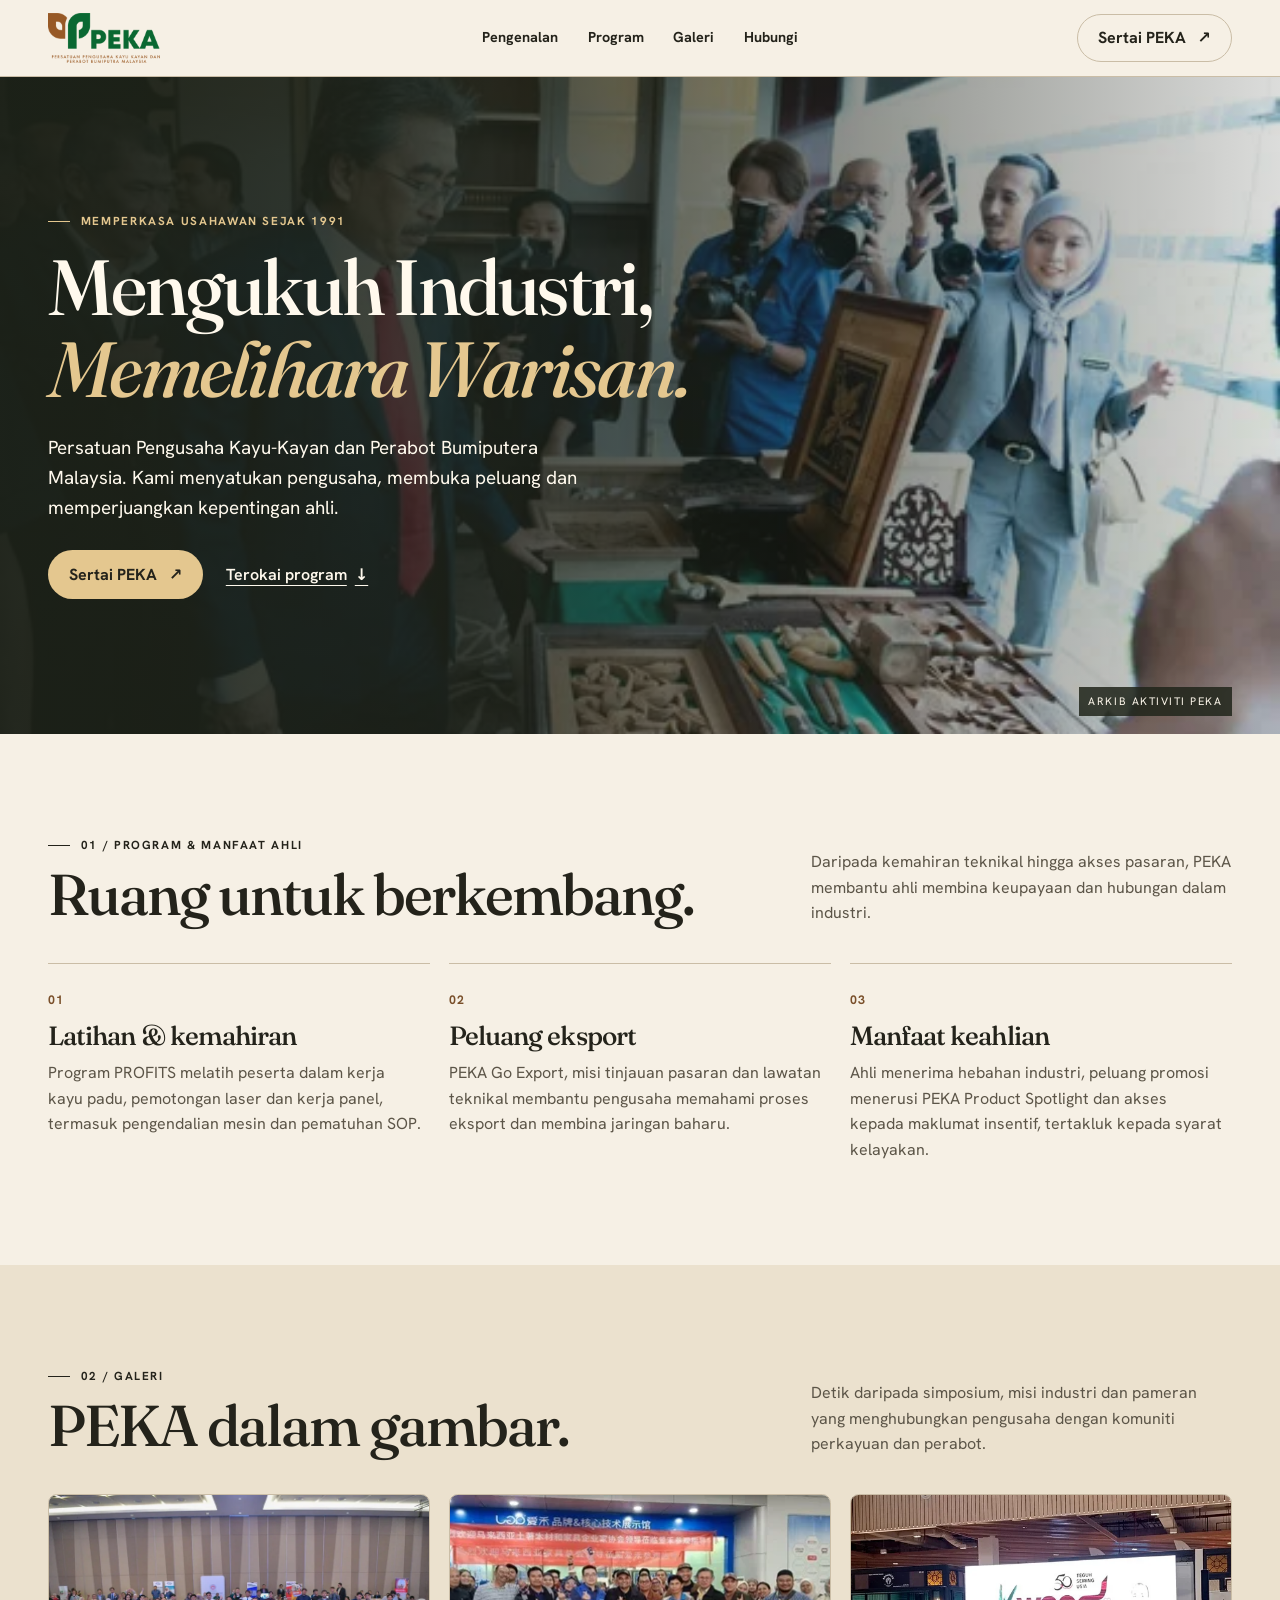
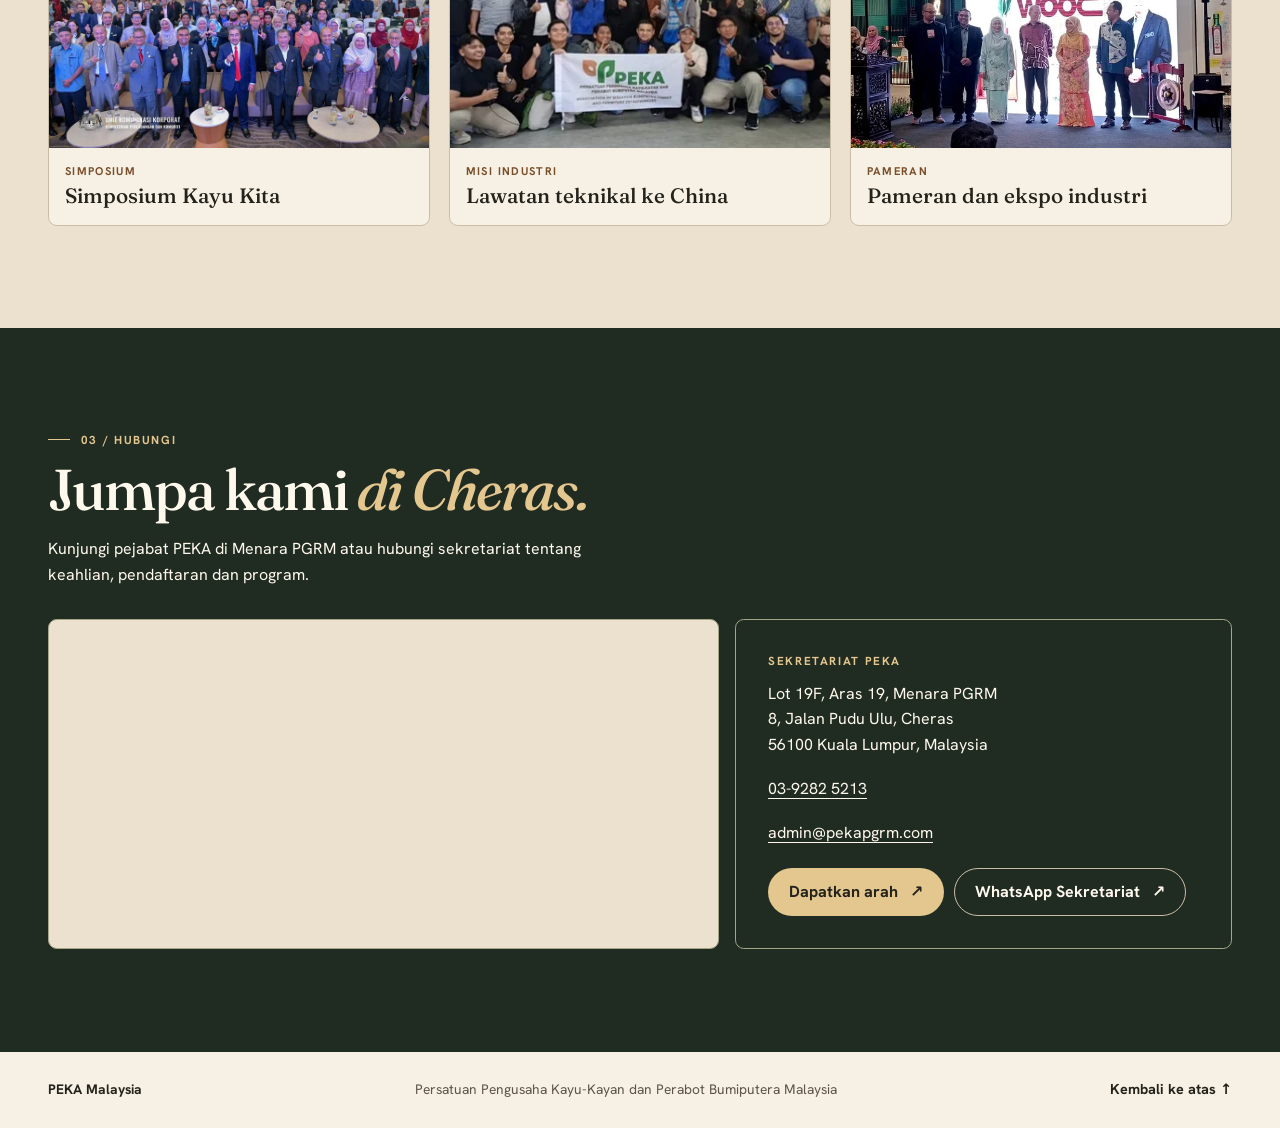
==== index.html @ 7648ce1a "Add PEKA website" ====
<!doctype html>
<html lang="ms">
<head>
<meta charset="utf-8">
<meta name="viewport" content="width=device-width, initial-scale=1">
<meta name="description" content="Kenali PEKA dan terokai program serta manfaat keahlian untuk pengusaha Bumiputera dalam industri perkayuan dan perabot.">
<title>PEKA — Mengukuh Industri, Memelihara Warisan</title>
<link rel="stylesheet" href="styles.css">
<script src="script.js" defer></script>
</head>
<body>
<a class="skip" href="#utama">Langkau ke kandungan</a>
<header class="header">
  <div class="wrap header-inner">
    <a class="brand" href="#utama" aria-label="PEKA, ke atas halaman"><img src="assets/logo.webp" width="510" height="226" alt="PEKA"></a>
    <nav aria-label="Navigasi utama"><a href="#utama">Pengenalan</a><a href="#program">Program</a><a href="#galeri">Galeri</a><a href="#hubungi">Hubungi</a></nav>
    <a class="button button-outline header-cta" href="#hubungi">Sertai PEKA <span aria-hidden="true">↗</span></a>
  </div>
</header>
<main id="utama">
  <section class="hero" aria-labelledby="hero-title">
    <div class="wrap hero-inner">
      <div class="hero-copy">
        <p class="eyebrow"><span></span> Memperkasa usahawan sejak 1991</p>
        <h1 id="hero-title">Mengukuh Industri,<br><em>Memelihara Warisan.</em></h1>
        <p>Persatuan Pengusaha Kayu-Kayan dan Perabot Bumiputera Malaysia. Kami menyatukan pengusaha, membuka peluang dan memperjuangkan kepentingan ahli.</p>
        <div class="hero-actions"><a class="button button-gold" href="#hubungi">Sertai PEKA <span aria-hidden="true">↗</span></a><a class="hero-link" href="#program">Terokai program <span aria-hidden="true">↓</span></a></div>
      </div>
      <p class="hero-credit">ARKIB AKTIVITI PEKA</p>
    </div>
  </section>

  <section class="section wrap" id="program" aria-labelledby="program-title">
    <div class="section-intro reveal">
      <div><p class="eyebrow"><span></span> 01 / Program &amp; Manfaat Ahli</p><h2 id="program-title">Ruang untuk berkembang.</h2></div>
      <p>Daripada kemahiran teknikal hingga akses pasaran, PEKA membantu ahli membina keupayaan dan hubungan dalam industri.</p>
    </div>
    <div class="program-grid">
      <article class="program reveal"><span class="index">01</span><h3>Latihan &amp; kemahiran</h3><p>Program PROFITS melatih peserta dalam kerja kayu padu, pemotongan laser dan kerja panel, termasuk pengendalian mesin dan pematuhan SOP.</p></article>
      <article class="program reveal"><span class="index">02</span><h3>Peluang eksport</h3><p>PEKA Go Export, misi tinjauan pasaran dan lawatan teknikal membantu pengusaha memahami proses eksport dan membina jaringan baharu.</p></article>
      <article class="program reveal"><span class="index">03</span><h3>Manfaat keahlian</h3><p>Ahli menerima hebahan industri, peluang promosi menerusi PEKA Product Spotlight dan akses kepada maklumat insentif, tertakluk kepada syarat kelayakan.</p></article>
    </div>
  </section>

  <section class="gallery section" id="galeri" aria-labelledby="gallery-title">
    <div class="wrap">
      <div class="section-intro reveal">
        <div><p class="eyebrow"><span></span> 02 / Galeri</p><h2 id="gallery-title">PEKA dalam gambar.</h2></div>
        <p>Detik daripada simposium, misi industri dan pameran yang menghubungkan pengusaha dengan komuniti perkayuan dan perabot.</p>
      </div>
      <div class="gallery-grid">
        <figure class="reveal"><img src="assets/simposium.webp" width="800" height="530" loading="lazy" alt="Suasana Simposium Kayu Kita anjuran PEKA"><figcaption><span>Simposium</span><strong>Simposium Kayu Kita</strong></figcaption></figure>
        <figure class="reveal"><img src="assets/china.webp" width="800" height="530" loading="lazy" alt="Delegasi PEKA dalam misi industri ke China"><figcaption><span>Misi industri</span><strong>Lawatan teknikal ke China</strong></figcaption></figure>
        <figure class="reveal"><img src="assets/ekspo.webp" width="800" height="530" loading="lazy" alt="Aktiviti pameran industri melibatkan PEKA"><figcaption><span>Pameran</span><strong>Pameran dan ekspo industri</strong></figcaption></figure>
      </div>
    </div>
  </section>

  <section class="contact section" id="hubungi" aria-labelledby="contact-title">
    <div class="wrap">
      <div class="contact-intro reveal">
        <p class="eyebrow"><span></span> 03 / Hubungi</p>
        <h2 id="contact-title">Jumpa kami <em>di Cheras.</em></h2>
        <p>Kunjungi pejabat PEKA di Menara PGRM atau hubungi sekretariat tentang keahlian, pendaftaran dan program.</p>
      </div>
      <div class="contact-grid">
        <iframe class="location-map" title="Peta Google: Menara PGRM, Cheras" src="https://www.google.com/maps?q=Menara%20PGRM%2C%208%20Jalan%20Pudu%20Ulu%2C%20Cheras%2C%20Kuala%20Lumpur&amp;hl=ms&amp;z=16&amp;output=embed" loading="lazy" allowfullscreen></iframe>
        <address class="reveal">
          <p class="eyebrow">Sekretariat PEKA</p>
          <p>Lot 19F, Aras 19, Menara PGRM<br>8, Jalan Pudu Ulu, Cheras<br>56100 Kuala Lumpur, Malaysia</p>
          <a class="contact-detail" href="tel:+60392825213">03-9282 5213</a><br>
          <a class="contact-detail" href="mailto:admin@pekapgrm.com">admin@pekapgrm.com</a>
          <div class="contact-actions">
            <a class="button button-gold" href="https://www.google.com/maps/dir/?api=1&amp;destination=Menara%20PGRM%2C%208%20Jalan%20Pudu%20Ulu%2C%20Cheras%2C%20Kuala%20Lumpur" target="_blank" rel="noopener noreferrer" aria-label="Dapatkan arah di Google Maps (tab baharu)">Dapatkan arah <span aria-hidden="true">↗</span></a>
            <a class="button button-outline" href="https://wa.me/60128099286">WhatsApp Sekretariat <span aria-hidden="true">↗</span></a>
          </div>
        </address>
      </div>
    </div>
  </section>
</main>
<footer><div class="wrap footer-inner"><strong>PEKA Malaysia</strong><span>Persatuan Pengusaha Kayu-Kayan dan Perabot Bumiputera Malaysia</span><a href="#utama">Kembali ke atas ↑</a></div></footer>
</body>
</html>
---- styles.css ----
@import url('https://fonts.googleapis.com/css2?family=Fraunces:ital,opsz,wght@0,9..144,500;1,9..144,500&family=Hanken+Grotesk:wght@400;500;600;700&display=swap');

:root {
  --paper: #f6f0e5;
  --cream: #ebe1ce;
  --ink: #24231b;
  --muted: #5c5548;
  --forest: #202b22;
  --gold: #e4c78f;
  --line: #cabda6;
  --serif: 'Fraunces', Georgia, serif;
  --sans: 'Hanken Grotesk', system-ui, sans-serif;
}
* { box-sizing: border-box; }
html { scroll-behavior: smooth; scroll-padding-top: 7.5rem; }
body { margin: 0; background: var(--paper); color: var(--ink); font: 1rem/1.6 var(--sans); }
a { color: inherit; }
:focus-visible { outline: 2px solid #ab682f; outline-offset: 4px; }
img { display: block; max-width: 100%; }
p, h1, h2, h3, figure { margin: 0; }
.wrap { width: min(100% - 3rem, 74rem); margin-inline: auto; }
.skip { position: fixed; z-index: 5; top: 1rem; left: 1rem; padding: .6rem 1rem; background: var(--paper); transform: translateY(-200%); }
.skip:focus { transform: translateY(0); }
.header { position: sticky; top: 0; z-index: 2; background: var(--paper); border-bottom: 1px solid var(--line); }
.header-inner { min-height: 4.75rem; display: grid; grid-template-columns: 1fr auto 1fr; align-items: center; gap: 1rem; }
.brand { display: inline-flex; align-items: center; min-height: 44px; justify-self: start; }
.brand img { width: 7rem; height: auto; }
nav { display: flex; gap: clamp(.5rem, 2.3vw, 2rem); }
nav a, .footer-inner a { display: inline-flex; align-items: center; min-height: 44px; text-decoration: none; font-size: .9rem; font-weight: 700; }
nav a:hover, .footer-inner a:hover, .contact-detail:hover { text-decoration: underline; text-underline-offset: .25em; }
.button { display: inline-flex; align-items: center; justify-content: center; gap: .75rem; min-height: 46px; padding: .65rem 1.25rem; border-radius: 999px; border: 1px solid transparent; font-weight: 700; text-decoration: none; transition: background-color .2s, color .2s; }
.button-outline { justify-self: end; border-color: var(--line); }
.button-outline:hover { background: var(--cream); }
.button-gold { background: var(--gold); color: var(--ink); }
.button-gold:hover { background: #f6dcaa; }
.hero { color: #fff9ed; background: linear-gradient(90deg, #1c2118f5 0%, #20251bd6 34%, #20251b28 100%), url('assets/hero.webp') 62% 48% / cover, var(--forest); }
.hero-inner { position: relative; min-height: clamp(33rem, 73svh, 45rem); display: flex; align-items: center; padding-block: 5rem; }
.hero-copy { max-width: 48rem; animation: enter .65s ease-out both; }
.eyebrow { display: flex; align-items: center; gap: .65rem; font-size: .73rem; font-weight: 700; text-transform: uppercase; letter-spacing: .14em; }
.eyebrow span { width: 1.4rem; height: 1px; flex: none; background: currentColor; }
.hero .eyebrow, .contact .eyebrow, em { color: var(--gold); }
h1, h2, h3 { font-family: var(--serif); font-weight: 500; line-height: 1.05; letter-spacing: -.035em; }
h1 { font-size: clamp(2.65rem, 6.1vw, 6.15rem); margin-block: 1rem 1.35rem; }
h2 { font-size: clamp(2.3rem, 4.5vw, 4rem); margin-top: .65rem; }
.hero-copy > p:not(.eyebrow) { max-width: 34rem; font-size: clamp(1rem, 2vw, 1.18rem); }
.hero-actions { display: flex; flex-wrap: wrap; align-items: center; gap: .65rem 1.4rem; margin-top: 1.7rem; }
.hero-link { display: inline-flex; align-items: center; gap: .5rem; min-height: 44px; text-underline-offset: .3em; font-weight: 600; }
.hero-credit { position: absolute; right: 0; bottom: 1.15rem; background: #20251bd9; padding: .35rem .6rem; font-size: .68rem; letter-spacing: .14em; }
.section { padding-block: clamp(3.6rem, 8vw, 7rem); }
.section-intro { display: grid; grid-template-columns: 1.7fr 1fr; align-items: end; gap: 1rem 3rem; margin-bottom: 2.3rem; }
.section-intro > p, .program p { color: var(--muted); max-width: 36rem; }
.program-grid, .gallery-grid { display: grid; grid-template-columns: repeat(3, minmax(0, 1fr)); gap: 1.15rem; }
.program { border-top: 1px solid var(--line); padding: 1.4rem .5rem 0 0; }
.index { color: #794f2a; font-size: .77rem; font-weight: 700; letter-spacing: .1em; }
.program h3 { margin-block: .65rem; font-size: 1.65rem; }
.gallery { background: var(--cream); }
.gallery figure { background: var(--paper); border: 1px solid var(--line); overflow: hidden; border-radius: .55rem; }
.gallery img { width: 100%; height: auto; aspect-ratio: 3 / 2; object-fit: cover; background: var(--line); }
figcaption { display: grid; gap: .2rem; padding: .9rem 1rem 1rem; }
figcaption span { color: #794f2a; font-size: .7rem; letter-spacing: .12em; text-transform: uppercase; font-weight: 700; }
figcaption strong { font: 500 1.3rem/1.2 var(--serif); }
.contact { color: #fff9ed; background: var(--forest); }
.contact-grid { display: grid; grid-template-columns: minmax(0, 1.35fr) minmax(0, 1fr); gap: 1rem; }
.contact-intro h2 + p { margin: 1rem 0 2rem; max-width: 36rem; }
.location-map { display: block; width: 100%; height: 100%; min-height: 20rem; border: 1px solid #a5a587; border-radius: .55rem; background: var(--cream); }
address { font-style: normal; border: 1px solid #a5a587; border-radius: .55rem; padding: clamp(1.15rem, 3vw, 2rem); overflow-wrap: anywhere; }
address p:nth-child(2) { margin-block: .6rem; }
.contact-detail { display: inline-flex; align-items: center; min-height: 44px; text-underline-offset: .22em; }
.contact-actions { display: flex; flex-wrap: wrap; gap: .6rem; margin-top: .8rem; }
.contact-actions .button-outline:hover { color: var(--ink); }
footer { background: var(--paper); }
.footer-inner { display: flex; justify-content: space-between; align-items: center; gap: .5rem 1.2rem; padding-block: 1rem; flex-wrap: wrap; font-size: .86rem; }
.footer-inner span { color: var(--muted); }
.arrived { animation: enter .55s ease-out both; }
@keyframes enter { from { opacity: .35; transform: translateY(10px); } to { opacity: 1; transform: translateY(0); } }
@media (max-width: 760px) {
  .header-inner { grid-template-columns: 1fr 1fr; gap: .1rem .6rem; padding-top: .55rem; }
  nav { grid-row: 2; grid-column: 1 / -1; justify-content: space-between; }
  .hero { background-image: linear-gradient(90deg, #1c2118f2, #20251b91), url('assets/hero.webp'); }
  .section-intro, .contact-grid { grid-template-columns: 1fr; }
  .location-map { height: 18rem; min-height: 0; }
  .program-grid, .gallery-grid { grid-template-columns: 1fr; }
  .gallery-grid { max-width: 35rem; }
}
@media (max-width: 390px) {
  .wrap { width: calc(100% - 2rem); }
  nav a { font-size: .83rem; }
  .hero-inner { min-height: 30rem; }
}
@media (prefers-reduced-motion: reduce) {
  html { scroll-behavior: auto; }
  .hero-copy, .arrived { animation: none; }
  .button { transition: none; }
}
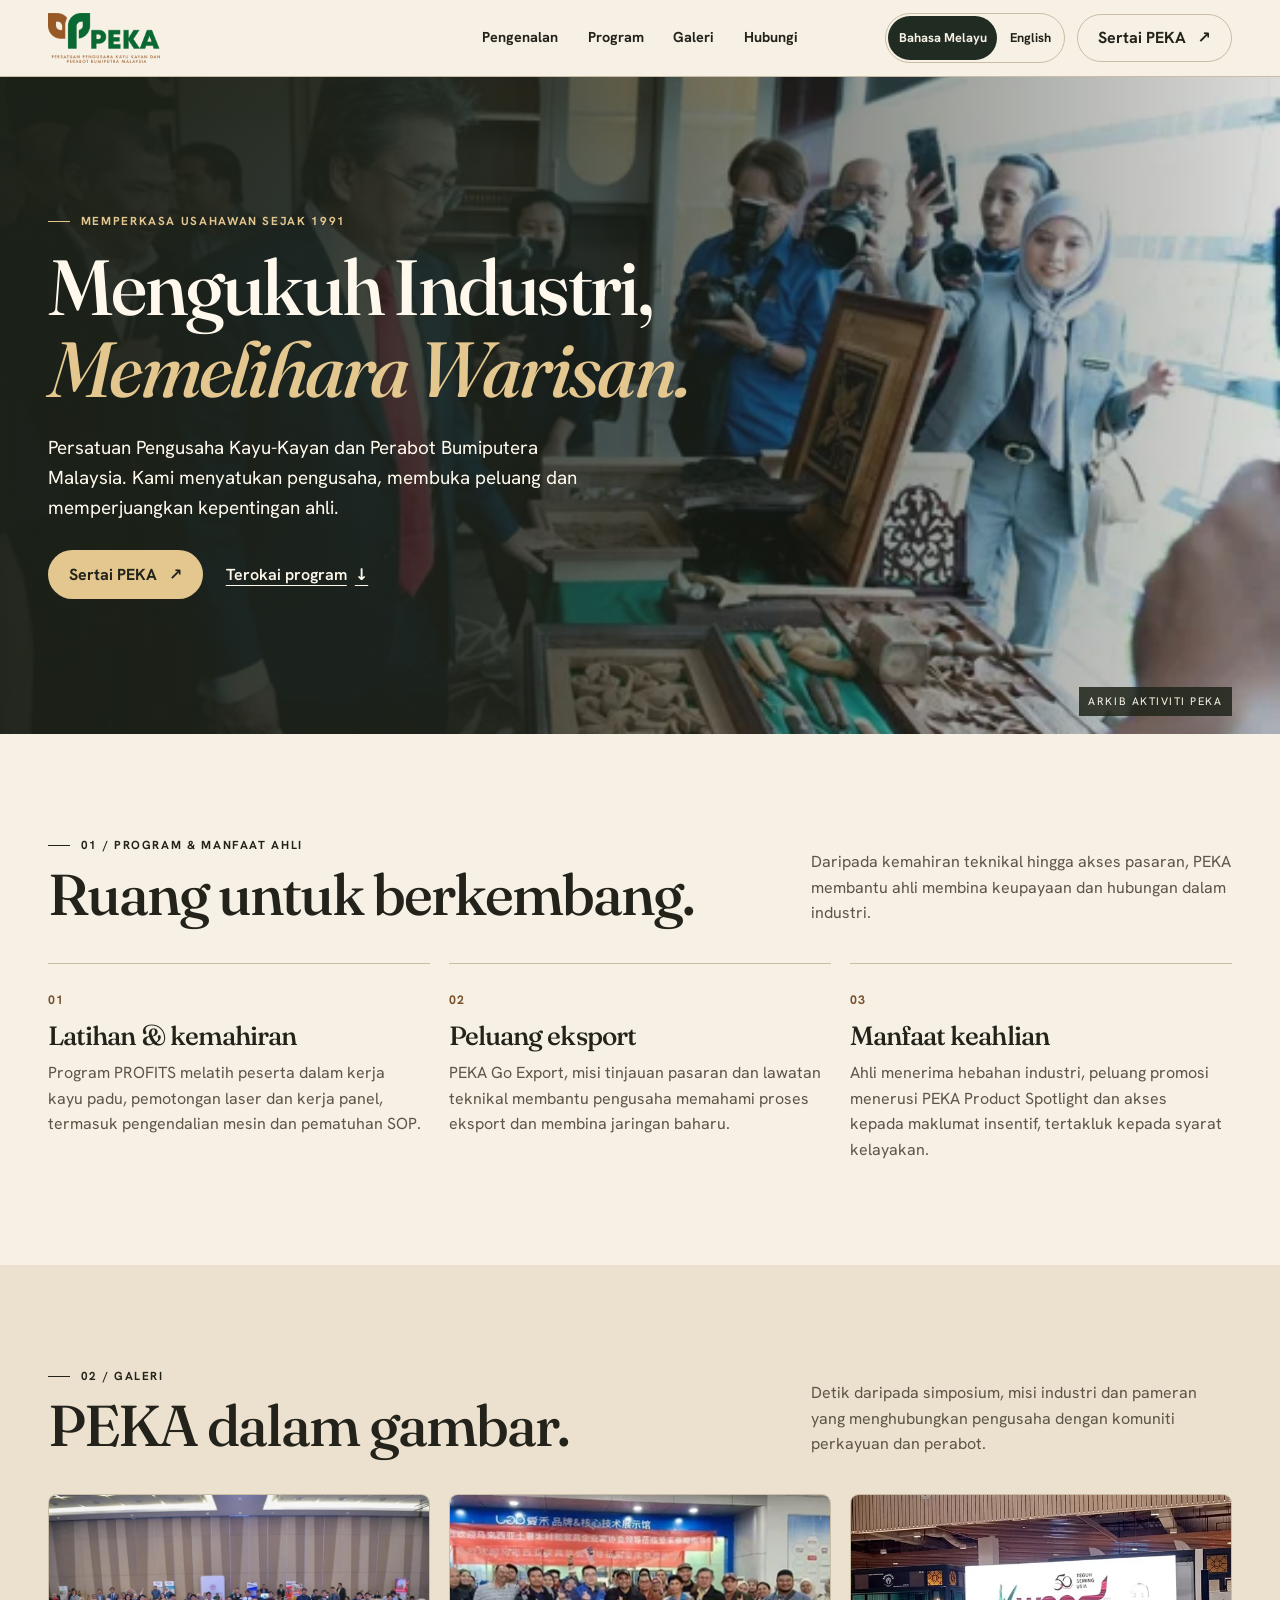
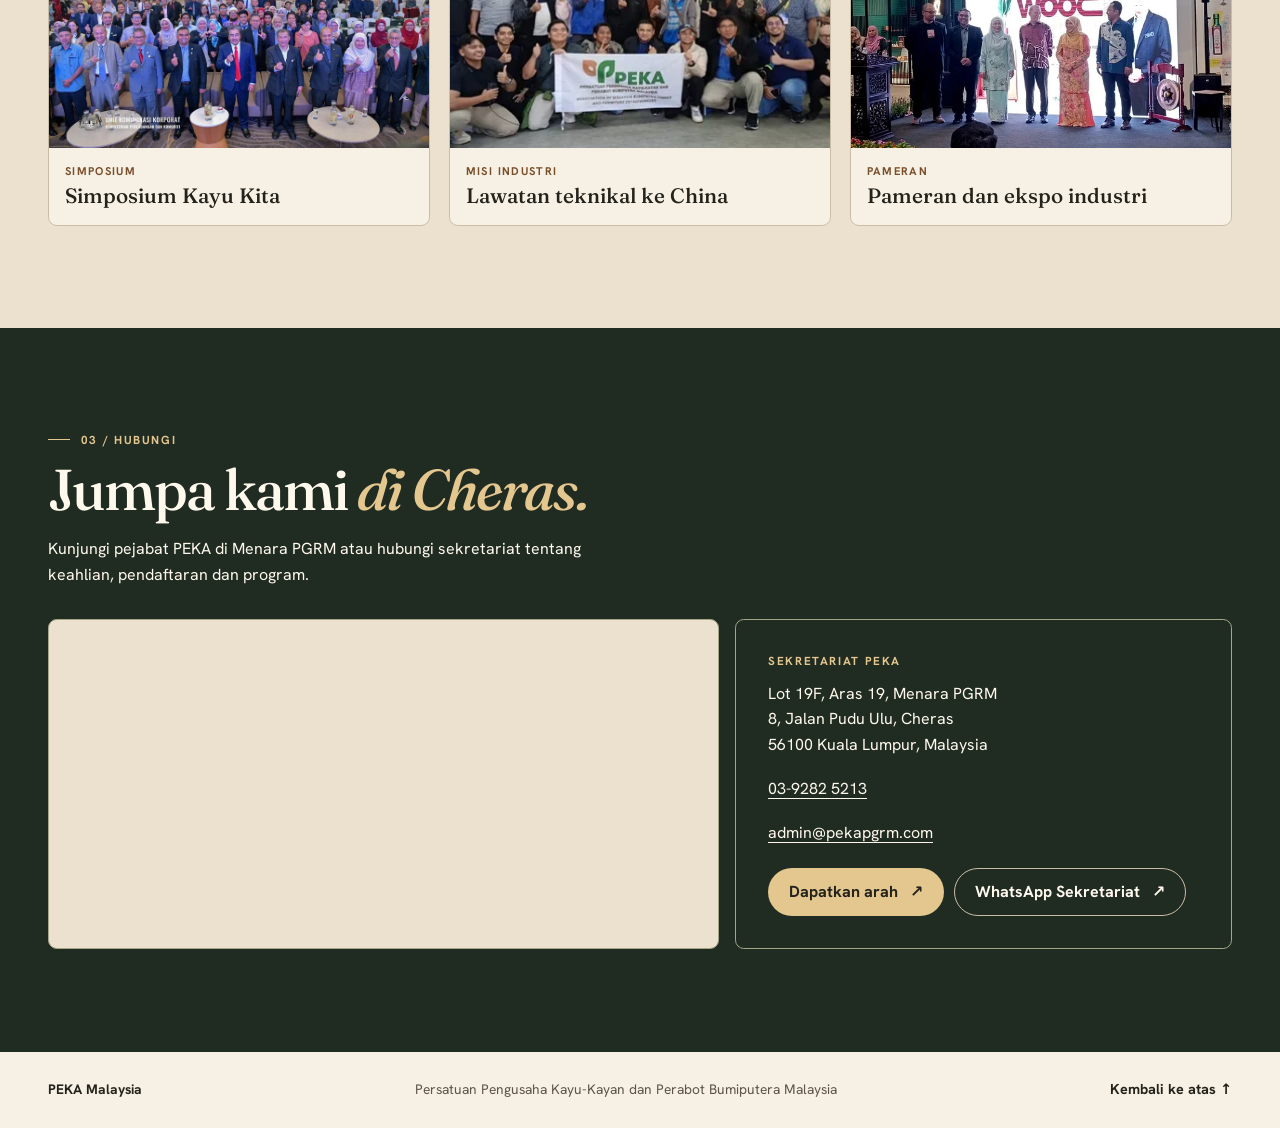
==== commit 786f0329: "Add Malay and English language options" ====
--- a/index.html
+++ b/index.html
@@ -5,8 +5,8 @@
 <meta name="viewport" content="width=device-width, initial-scale=1">
 <meta name="description" content="Kenali PEKA dan terokai program serta manfaat keahlian untuk pengusaha Bumiputera dalam industri perkayuan dan perabot.">
 <title>PEKA — Mengukuh Industri, Memelihara Warisan</title>
-<link rel="stylesheet" href="styles.css">
-<script src="script.js" defer></script>
+<link rel="stylesheet" href="styles.css?v=2">
+<script src="script.js?v=2" defer></script>
 </head>
 <body>
 <a class="skip" href="#utama">Langkau ke kandungan</a>
@@ -14,7 +14,13 @@
   <div class="wrap header-inner">
     <a class="brand" href="#utama" aria-label="PEKA, ke atas halaman"><img src="assets/logo.webp" width="510" height="226" alt="PEKA"></a>
     <nav aria-label="Navigasi utama"><a href="#utama">Pengenalan</a><a href="#program">Program</a><a href="#galeri">Galeri</a><a href="#hubungi">Hubungi</a></nav>
-    <a class="button button-outline header-cta" href="#hubungi">Sertai PEKA <span aria-hidden="true">↗</span></a>
+    <div class="header-tools">
+      <div class="language" role="group" aria-label="Bahasa laman">
+        <a href="index.html" lang="ms" hreflang="ms" data-language="ms" aria-current="page">Bahasa Melayu</a>
+        <a href="english.html" lang="en" hreflang="en" data-language="en">English</a>
+      </div>
+      <a class="button button-outline header-cta" href="#hubungi">Sertai PEKA <span aria-hidden="true">↗</span></a>
+    </div>
   </div>
 </header>
 <main id="utama">
--- a/styles.css
+++ b/styles.css
@@ -23,6 +23,11 @@
 .skip:focus { transform: translateY(0); }
 .header { position: sticky; top: 0; z-index: 2; background: var(--paper); border-bottom: 1px solid var(--line); }
 .header-inner { min-height: 4.75rem; display: grid; grid-template-columns: 1fr auto 1fr; align-items: center; gap: 1rem; }
+.header-tools { display: flex; align-items: center; justify-self: end; gap: .75rem; }
+.language { display: flex; gap: .15rem; padding: .15rem; border: 1px solid var(--line); border-radius: 999px; }
+.language a { display: inline-flex; align-items: center; min-height: 44px; padding-inline: .65rem; border-radius: 999px; text-decoration: none; font-size: .8rem; font-weight: 700; white-space: nowrap; }
+.language a:hover { background: var(--cream); }
+.language a[aria-current="page"] { background: var(--forest); color: var(--paper); }
 .brand { display: inline-flex; align-items: center; min-height: 44px; justify-self: start; }
 .brand img { width: 7rem; height: auto; }
 nav { display: flex; gap: clamp(.5rem, 2.3vw, 2rem); }
@@ -73,9 +78,12 @@
 .footer-inner span { color: var(--muted); }
 .arrived { animation: enter .55s ease-out both; }
 @keyframes enter { from { opacity: .35; transform: translateY(10px); } to { opacity: 1; transform: translateY(0); } }
-@media (max-width: 760px) {
+@media (max-width: 980px) {
   .header-inner { grid-template-columns: 1fr 1fr; gap: .1rem .6rem; padding-top: .55rem; }
   nav { grid-row: 2; grid-column: 1 / -1; justify-content: space-between; }
+}
+@media (max-width: 760px) {
+  .header-cta { display: none; }
   .hero { background-image: linear-gradient(90deg, #1c2118f2, #20251b91), url('assets/hero.webp'); }
   .section-intro, .contact-grid { grid-template-columns: 1fr; }
   .location-map { height: 18rem; min-height: 0; }
